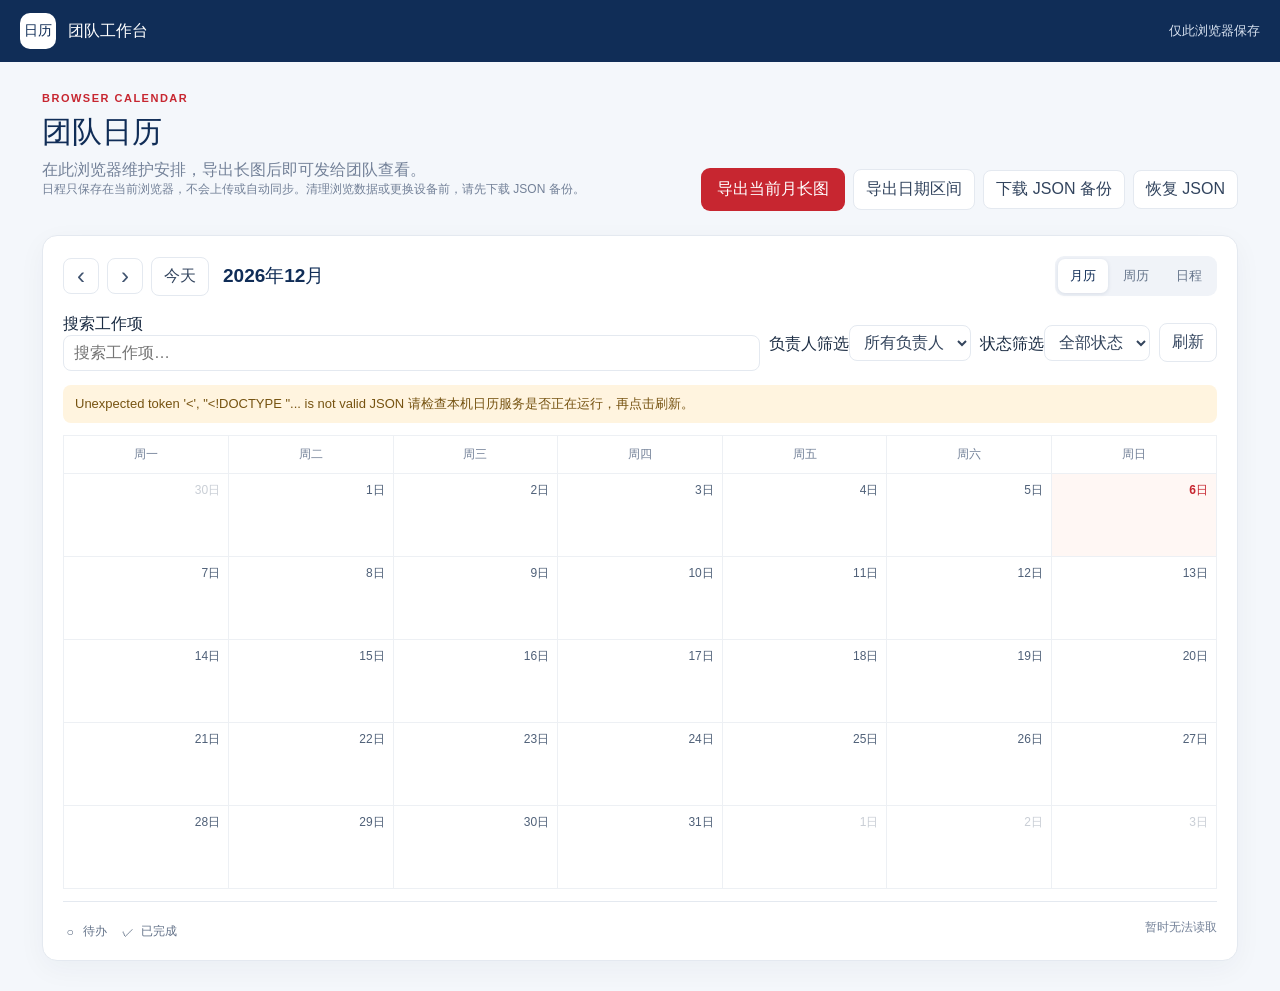
==== browser_workbench/index.html @ fde48214 "Add browser-local calendar workbench" ====
<!doctype html>
<html lang="zh-CN">
<head>
  <meta charset="utf-8">
  <meta name="viewport" content="width=device-width,initial-scale=1">
  <meta name="theme-color" content="#102d57">
  <meta name="description" content="浏览器本地保存的团队日历工作台">
  <title>团队日历工作台</title>
  <link rel="stylesheet" href="./calendar.css">
  <link rel="stylesheet" href="./workbench.css">
  <script src="./fullcalendar.global.min.js" defer></script>
  <script type="module" src="./calendar.js"></script>
</head>
<body>
  <header class="topbar"><div class="brand"><span class="brand-mark">日历</span><span>团队工作台</span></div><span class="read-only-label">仅此浏览器保存</span></header>
  <main class="page">
    <section class="intro"><div><p class="eyebrow">BROWSER CALENDAR</p><h1>团队日历</h1><p class="muted">在此浏览器维护安排，导出长图后即可发给团队查看。</p><p class="field-note">日程只保存在当前浏览器，不会上传或自动同步。清理浏览数据或更换设备前，请先下载 JSON 备份。</p></div><div class="editor-actions"><button id="exportMonth" class="primary" type="button">导出当前月长图</button><details id="exportRangeMenu" class="export-range"><summary>导出日期区间</summary><div class="range-fields"><label>开始日期<input id="exportStart" type="date"></label><label>结束日期<input id="exportEnd" type="date"></label><button id="exportCustom" class="quiet" type="button">导出 PNG</button></div></details><button id="backupCalendar" class="quiet" type="button">下载 JSON 备份</button><label class="quiet import-label" for="restoreFile">恢复 JSON<input id="restoreFile" type="file" accept="application/json,.json"></label></div></section>
    <section class="calendar-panel">
      <div class="calendar-toolbar"><div class="date-navigation"><button id="prevButton" class="icon" aria-label="上一期">‹</button><button id="nextButton" class="icon" aria-label="下一期">›</button><button id="todayButton" class="quiet">今天</button><h2 id="calendarTitle"></h2></div><div id="views" class="segmented" aria-label="日历视图"><button data-view="dayGridMonth">月历</button><button data-view="dayGridWeek">周历</button><button data-view="listMonth">日程</button></div></div>
      <div class="filters"><label class="search-label"><span class="sr-only">搜索工作项</span><input id="search" type="search" placeholder="搜索工作项…" maxlength="200"></label><label>负责人筛选<select id="ownerFilter"><option value="">所有负责人</option></select></label><label>状态筛选<select id="statusFilter"><option value="">全部状态</option><option value="todo">待办</option><option value="done">已完成</option></select></label><button id="refreshButton" class="quiet" type="button">刷新</button></div>
      <div id="statusBanner" class="status-banner" role="status" hidden></div><div id="calendar" aria-label="团队日历"></div>
      <footer class="calendar-footer"><div class="calendar-legends"><div id="ownerLegend" class="legend" aria-label="执行人颜色图例"></div><div class="status-legend" aria-label="任务状态图例"><span><i class="task-status-icon is-todo" aria-hidden="true">○</i>待办</span><span><i class="task-status-icon is-done" aria-hidden="true">✓</i>已完成</span></div></div><span id="syncStatus" class="muted">正在读取日历…</span></footer>
    </section>
  </main>
  <dialog id="eventDialog" class="drawer"><form id="eventForm"><div class="dialog-head"><div><p class="eyebrow">WORK ITEM</p><h2 id="eventHeading">工作项</h2></div><button id="closeEvent" class="icon" aria-label="关闭" type="button">×</button></div>
    <label>工作项标题<input id="eventTitle" required maxlength="200" placeholder="这项工作需要完成什么？"></label><div class="form-row"><label>开始日期<input id="eventStart" type="date" required></label><label>结束日期<input id="eventEnd" type="date" required></label></div><p class="field-note">结束日期包含当天，跨日事项会显示为连续横条。</p>
    <div class="form-row"><label>执行人<input id="eventOwner" maxlength="80" placeholder="多人用顿号分隔"></label><label>状态<select id="eventStatus"><option value="todo">待办</option><option value="done">已完成</option></select></label></div><label>备注<textarea id="eventBody" rows="4" maxlength="10000" placeholder="补充工作说明…"></textarea></label>
    <p id="eventError" class="error" role="alert"></p><div class="form-actions"><button id="deleteEvent" class="danger" type="button">删除工作项</button><button id="saveEvent" class="primary" type="submit">保存工作项</button></div>
  </form></dialog>
  <dialog id="readDialog" class="drawer"><div class="dialog-head"><div><p class="eyebrow">WORK ITEM</p><h2 id="readTitle"></h2></div><button class="icon" data-close-read aria-label="关闭">×</button></div><p id="readDates" class="field-note"></p><p id="readOwner" class="field-note"></p><p id="readStatus" class="field-note"></p><p id="readBody" class="read-body"></p></dialog>
</body>
</html>
---- browser_workbench/calendar.css ----
:root{font-family:"Segoe UI","Microsoft YaHei",sans-serif;color:#1b2c43;background:#f4f7fb;font-synthesis:none;text-rendering:optimizeLegibility;--navy:#102d57;--red:#c72630;--muted:#738198;--line:#e4e9f0;}*{box-sizing:border-box}body{margin:0}.topbar{height:62px;padding:0 max(20px,calc((100vw - 1240px)/2));display:flex;align-items:center;justify-content:space-between;background:var(--navy);color:white}.brand{display:flex;align-items:center;gap:12px;font-weight:600}.brand-mark{display:inline-grid;place-items:center;width:36px;height:36px;border-radius:10px;background:#fff;color:var(--navy);font-size:14px;font-weight:800}.read-only-label{font-size:13px;color:#d7e1ef}.page{max-width:1240px;margin:30px auto;padding:0 22px}.intro{display:flex;justify-content:space-between;align-items:end;gap:20px;margin:10px 0 24px}.eyebrow{margin:0 0 8px;color:var(--red);font-size:11px;letter-spacing:1.5px;font-weight:750}.intro h1{margin:0 0 7px;color:var(--navy);font-size:30px}.muted,.field-note{color:var(--muted)}.intro .muted{margin:0}.primary,.quiet,.danger,.icon,select,input,textarea{font:inherit}.primary{border:0;border-radius:9px;background:var(--red);color:white;font-weight:650;padding:11px 16px;cursor:pointer}.primary:hover{background:#a91e27}.quiet{border:1px solid var(--line);border-radius:8px;background:white;color:#32445e;padding:8px 12px;cursor:pointer}.quiet:hover,.icon:hover{border-color:#afbed0;background:#f6f8fb}.icon{width:36px;height:36px;border:1px solid var(--line);border-radius:8px;background:white;color:#40536f;font-size:24px;line-height:1;cursor:pointer}.calendar-panel{border:1px solid var(--line);border-radius:15px;background:white;padding:20px;box-shadow:0 8px 28px #142c4a0b}.calendar-toolbar,.date-navigation,.filters,.calendar-footer,.legend,.form-row,.form-actions,.dialog-head{display:flex;align-items:center}.calendar-toolbar{justify-content:space-between;gap:15px;margin-bottom:18px}.date-navigation{gap:8px}.date-navigation h2{margin:0 0 0 6px;color:var(--navy);font-size:19px}.segmented{display:flex;gap:3px;border-radius:9px;padding:3px;background:#f0f3f8}.segmented button{border:0;border-radius:7px;background:transparent;color:#66758b;padding:8px 12px;cursor:pointer}.segmented button.active{background:white;color:var(--navy);box-shadow:0 1px 4px #102d571c;font-weight:650}.filters{gap:9px;flex-wrap:wrap;margin:0 0 14px}.filters input,.filters select{height:36px;border:1px solid var(--line);border-radius:8px;background:white;padding:0 10px;color:#34455d}.search-label{flex:1;min-width:150px}.search-label input{width:100%}.status-banner{padding:10px 12px;margin-bottom:12px;border-radius:8px;background:#e9f3ec;color:#315e40;font-size:13px}.status-banner.warning{background:#fff4df;color:#765311}.calendar-footer{justify-content:space-between;border-top:1px solid var(--line);padding-top:13px;margin-top:12px;font-size:12px}.legend{gap:16px}.legend span{display:flex;align-items:center;gap:6px}.dot{width:9px;height:9px;border-radius:50%}.dot.todo{background:#5d82b5}.dot.doing{background:var(--red)}.dot.done{background:#34855c}.usage-note{font-size:12px;line-height:1.7;color:#77849a;margin:14px 3px}.fc{--fc-border-color:#edf0f4;--fc-page-bg-color:#fff;--fc-neutral-bg-color:#f7f9fc;--fc-today-bg-color:#fff7f4;--fc-event-border-color:transparent}.fc .fc-toolbar{display:none}.fc .fc-col-header-cell-cushion{padding:10px 3px;color:#738198;font-size:12px;font-weight:600}.fc .fc-daygrid-day-number{padding:8px;color:#4f6078;font-size:12px}.fc .fc-day-today .fc-daygrid-day-number{color:var(--red);font-weight:750}.fc .fc-daygrid-event{margin:2px 4px;border-radius:5px;padding:3px 5px;color:#193252!important;font-size:12px}.fc .fc-event-title{font-weight:600}.fc .fc-daygrid-more-link{font-size:11px;color:var(--navy)}.fc .fc-list-event-title a{color:#243650}.fc .fc-list-day-cushion{background:#f6f8fb!important}.drawer{width:min(540px,calc(100vw - 24px));max-height:min(92vh,850px);margin:auto;border:0;border-radius:16px;padding:22px;background:white;box-shadow:0 20px 70px #102d5740}.drawer::backdrop{background:#0a1b33a6}.dialog-head{justify-content:space-between;gap:14px;margin-bottom:18px}.dialog-head h2{margin:0;color:var(--navy);font-size:21px}.drawer form>label,.form-row label{display:grid;gap:7px;margin:0 0 13px;font-size:13px;font-weight:600;color:#42536a}.drawer input,.drawer select,.drawer textarea{width:100%;min-width:0;border:1px solid #dce3ec;border-radius:8px;padding:10px 11px;background:white;color:#263851}.drawer textarea{resize:vertical}.form-row{gap:12px;align-items:flex-start}.form-row label{flex:1}.field-note{font-size:12px;margin:0 0 13px}.form-actions{justify-content:flex-end;gap:9px;margin-top:18px}.danger{margin-right:auto;border:1px solid #f0c8c8;border-radius:8px;background:white;color:#a62028;padding:9px 12px;cursor:pointer}.error{color:#ad252c;font-size:13px}.read-body{white-space:pre-wrap;line-height:1.65;color:#34455d}.mobile-view .desktop-only{display:none!important}.mobile-view .calendar-panel{padding:13px}.mobile-view .intro{margin-top:16px}.mobile-view .intro h1{font-size:25px}.mobile-view .intro .muted{font-size:13px}.mobile-view .calendar-toolbar{align-items:flex-start;flex-direction:column}.mobile-view .date-navigation{width:100%}.mobile-view .date-navigation h2{flex:1}.mobile-view .segmented{align-self:stretch}.mobile-view .segmented button{flex:1}.mobile-view .filters{display:grid;grid-template-columns:1fr 1fr}.mobile-view .search-label{grid-column:1/-1}.mobile-view .calendar-footer{align-items:flex-start;flex-direction:column;gap:10px}.mobile-view .fc .fc-list-event-title{white-space:normal}.mobile-view .fc .fc-list-event-time{width:0;font-size:0}@media(max-width:767px){.topbar{height:54px;padding:0 15px}.page{margin:17px auto;padding:0 12px}.calendar-panel{border-radius:12px}.intro h1{font-size:25px}.form-row{gap:8px}.drawer{padding:18px}.fc .fc-list-event-title{white-space:normal}}\n:root{--collaboration:#e9e0f6;--unassigned:#e4e9ef}.calendar-legends{display:flex;flex-direction:column;align-items:flex-start;gap:8px}.calendar-legends .legend{gap:7px 14px;flex-wrap:wrap}.legend-item,.status-legend span{display:inline-flex;align-items:center;gap:6px;white-space:nowrap}.owner-swatch{width:12px;height:12px;border:1px solid #0002;border-radius:4px;flex:none}.status-legend{display:flex;align-items:center;gap:14px;color:#617087}.task-status-icon{display:inline-grid;place-items:center;width:14px;height:14px;flex:none;font-size:12px;font-weight:800;line-height:1}.task-status-icon.is-todo{color:#65758b}.task-status-icon.is-done{color:#28704a}.fc .fc-daygrid-day-frame{min-height:100%}.fc .fc-daygrid-event{white-space:normal;line-height:1.3}.fc .fc-daygrid-event .task-status-icon,.fc .fc-list-event-title .task-status-icon{margin-right:4px}.fc .task-event-title{white-space:normal;overflow-wrap:anywhere}.fc .fc-list-event-dot{border-color:var(--fc-event-border-color)!important}.mobile-view .calendar-legends{gap:9px}.mobile-view .calendar-legends .legend{gap:6px 11px}.mobile-view .status-legend{gap:11px}
.editor-actions{display:flex;align-items:center;justify-content:flex-end;gap:8px;flex-wrap:wrap} .editor-actions [hidden]{display:none}
#fileInputLabel{position:relative;display:inline-flex;align-items:center} #calendarFileInput{position:absolute;inset:0;width:100%;height:100%;opacity:0;cursor:pointer} .editor-actions [hidden]{display:none}
#fileInputLabel[hidden]{display:none}

/* 月历中不折叠事项，单元格随事项数量自然增高。 */
.fc .fc-daygrid-day-frame {
  height: auto;
  min-height: 100%;
  overflow: visible;
}

.fc .fc-daygrid-day-events {
  min-height: 0;
  overflow: visible;
}

.fc .fc-daygrid-event-harness {
  flex: none;
}

/* 状态仅用符号区分；色块颜色继续只表示负责人。 */
.task-status-icon.is-todo,
.task-status-icon.is-done {
  color: #51627a;
}
---- browser_workbench/workbench.css ----
.editor-actions{display:flex;align-items:center;justify-content:flex-end;gap:8px;flex-wrap:wrap}.export-range{position:relative}.export-range summary{list-style:none;cursor:pointer;border:1px solid var(--line);border-radius:8px;background:#fff;color:#32445e;padding:9px 12px}.export-range summary::-webkit-details-marker{display:none}.range-fields{position:absolute;z-index:5;right:0;top:calc(100% + 8px);display:grid;grid-template-columns:1fr 1fr;gap:9px;width:min(420px,calc(100vw - 32px));padding:13px;border:1px solid var(--line);border-radius:10px;background:#fff;box-shadow:0 8px 24px #142c4a20}.range-fields label{display:grid;gap:5px;color:#52637b;font-size:12px}.range-fields input{min-width:0;border:1px solid var(--line);border-radius:7px;padding:8px;color:#32445e;font:inherit}.range-fields button{grid-column:1/-1}.import-label{position:relative;overflow:hidden}.import-label input{position:absolute;inset:0;width:100%;height:100%;opacity:0;cursor:pointer}.editor-actions [hidden]{display:none}.mobile-view .editor-actions{justify-content:flex-start}.mobile-view .editor-actions>*{flex:1;text-align:center}.mobile-view .range-fields{right:auto;left:0}.fc .fc-daygrid-event{cursor:grab}.fc .fc-event:active{cursor:grabbing}
.mobile-view .editor-actions{display:none}
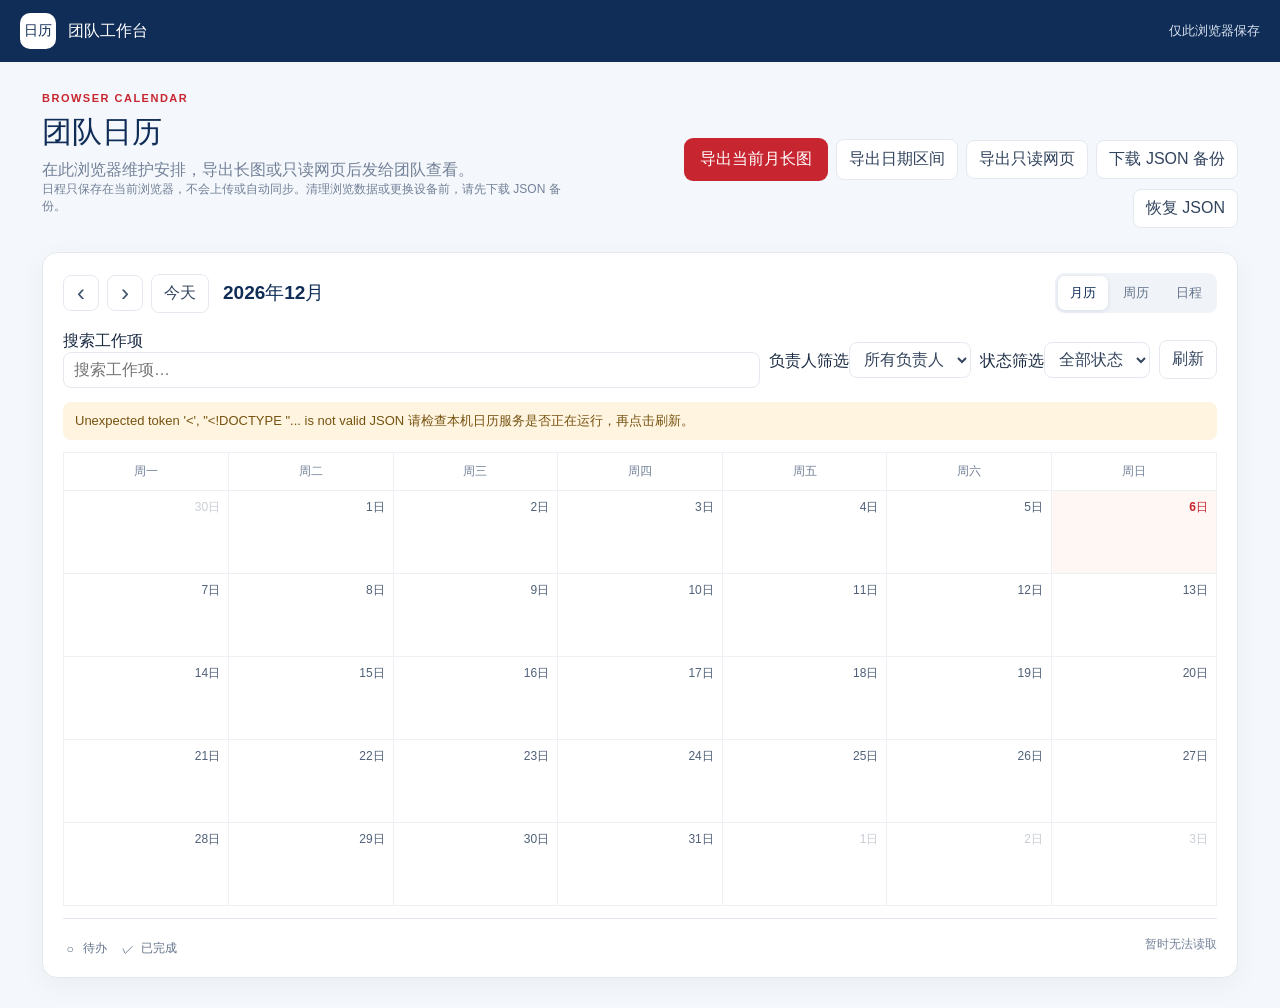
==== commit 178922e7: "Add offline read-only calendar export" ====
--- a/browser_workbench/index.html
+++ b/browser_workbench/index.html
@@ -14,7 +14,7 @@
 <body>
   <header class="topbar"><div class="brand"><span class="brand-mark">日历</span><span>团队工作台</span></div><span class="read-only-label">仅此浏览器保存</span></header>
   <main class="page">
-    <section class="intro"><div><p class="eyebrow">BROWSER CALENDAR</p><h1>团队日历</h1><p class="muted">在此浏览器维护安排，导出长图后即可发给团队查看。</p><p class="field-note">日程只保存在当前浏览器，不会上传或自动同步。清理浏览数据或更换设备前，请先下载 JSON 备份。</p></div><div class="editor-actions"><button id="exportMonth" class="primary" type="button">导出当前月长图</button><details id="exportRangeMenu" class="export-range"><summary>导出日期区间</summary><div class="range-fields"><label>开始日期<input id="exportStart" type="date"></label><label>结束日期<input id="exportEnd" type="date"></label><button id="exportCustom" class="quiet" type="button">导出 PNG</button></div></details><button id="backupCalendar" class="quiet" type="button">下载 JSON 备份</button><label class="quiet import-label" for="restoreFile">恢复 JSON<input id="restoreFile" type="file" accept="application/json,.json"></label></div></section>
+    <section class="intro"><div><p class="eyebrow">BROWSER CALENDAR</p><h1>团队日历</h1><p class="muted">在此浏览器维护安排，导出长图或只读网页后发给团队查看。</p><p class="field-note">日程只保存在当前浏览器，不会上传或自动同步。清理浏览数据或更换设备前，请先下载 JSON 备份。</p></div><div class="editor-actions"><button id="exportMonth" class="primary" type="button">导出当前月长图</button><details id="exportRangeMenu" class="export-range"><summary>导出日期区间</summary><div class="range-fields"><label>开始日期<input id="exportStart" type="date"></label><label>结束日期<input id="exportEnd" type="date"></label><button id="exportCustom" class="quiet" type="button">导出 PNG</button></div></details><button id="exportReadonly" class="quiet" type="button" disabled>导出只读网页</button><button id="backupCalendar" class="quiet" type="button">下载 JSON 备份</button><label class="quiet import-label" for="restoreFile">恢复 JSON<input id="restoreFile" type="file" accept="application/json,.json"></label></div></section>
     <section class="calendar-panel">
       <div class="calendar-toolbar"><div class="date-navigation"><button id="prevButton" class="icon" aria-label="上一期">‹</button><button id="nextButton" class="icon" aria-label="下一期">›</button><button id="todayButton" class="quiet">今天</button><h2 id="calendarTitle"></h2></div><div id="views" class="segmented" aria-label="日历视图"><button data-view="dayGridMonth">月历</button><button data-view="dayGridWeek">周历</button><button data-view="listMonth">日程</button></div></div>
       <div class="filters"><label class="search-label"><span class="sr-only">搜索工作项</span><input id="search" type="search" placeholder="搜索工作项…" maxlength="200"></label><label>负责人筛选<select id="ownerFilter"><option value="">所有负责人</option></select></label><label>状态筛选<select id="statusFilter"><option value="">全部状态</option><option value="todo">待办</option><option value="done">已完成</option></select></label><button id="refreshButton" class="quiet" type="button">刷新</button></div>
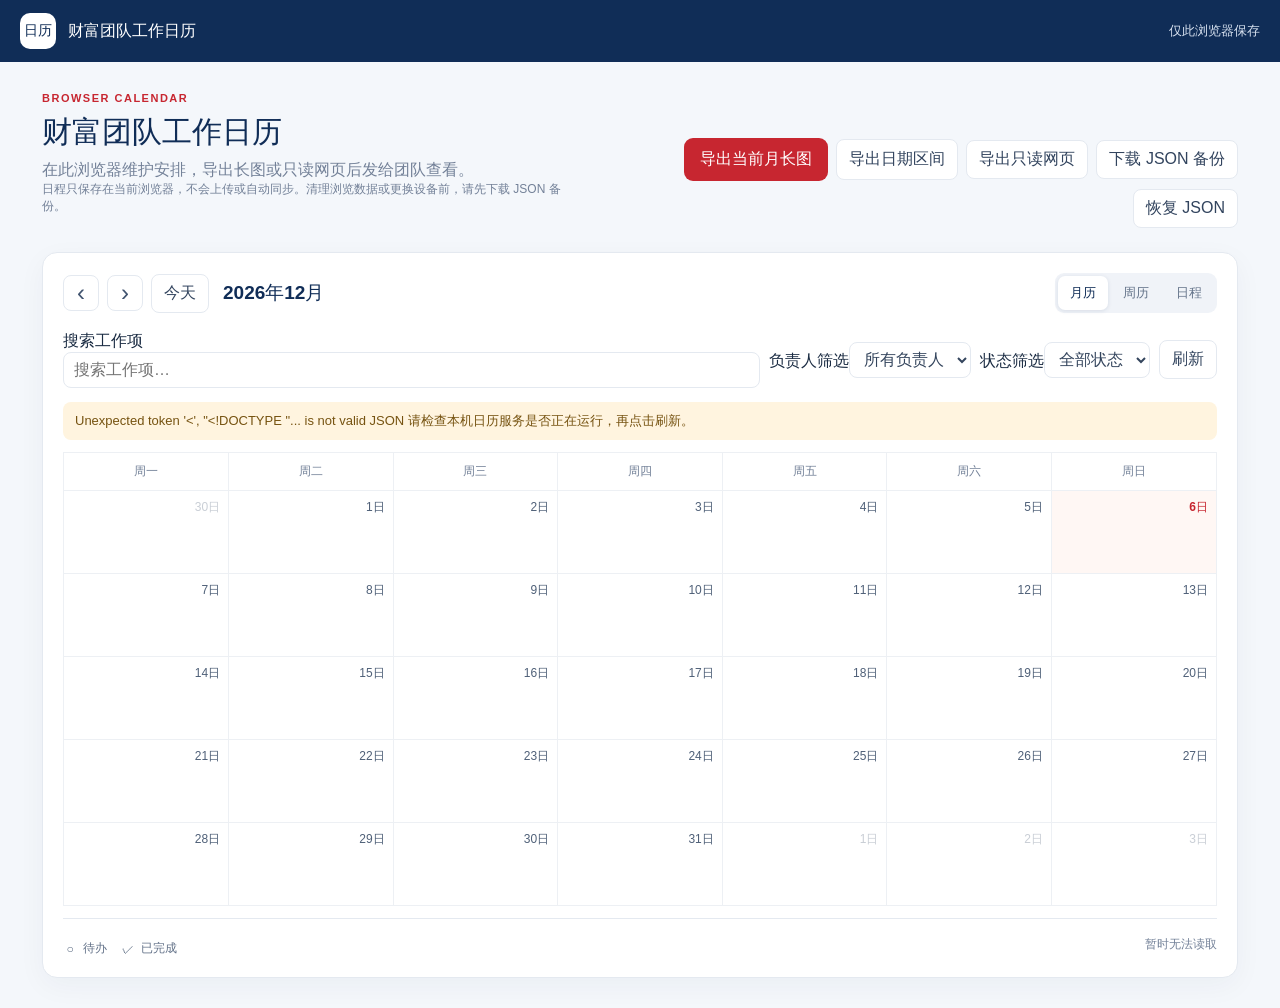
==== commit ba50e6e3: "Rename calendar to Wealth Team Work Calendar" ====
--- a/browser_workbench/index.html
+++ b/browser_workbench/index.html
@@ -4,21 +4,21 @@
   <meta charset="utf-8">
   <meta name="viewport" content="width=device-width,initial-scale=1">
   <meta name="theme-color" content="#102d57">
-  <meta name="description" content="浏览器本地保存的团队日历工作台">
-  <title>团队日历工作台</title>
+  <meta name="description" content="浏览器本地保存的财富团队工作日历">
+  <title>财富团队工作日历</title>
   <link rel="stylesheet" href="./calendar.css">
   <link rel="stylesheet" href="./workbench.css">
   <script src="./fullcalendar.global.min.js" defer></script>
   <script type="module" src="./calendar.js"></script>
 </head>
 <body>
-  <header class="topbar"><div class="brand"><span class="brand-mark">日历</span><span>团队工作台</span></div><span class="read-only-label">仅此浏览器保存</span></header>
+  <header class="topbar"><div class="brand"><span class="brand-mark">日历</span><span>财富团队工作日历</span></div><span class="read-only-label">仅此浏览器保存</span></header>
   <main class="page">
-    <section class="intro"><div><p class="eyebrow">BROWSER CALENDAR</p><h1>团队日历</h1><p class="muted">在此浏览器维护安排，导出长图或只读网页后发给团队查看。</p><p class="field-note">日程只保存在当前浏览器，不会上传或自动同步。清理浏览数据或更换设备前，请先下载 JSON 备份。</p></div><div class="editor-actions"><button id="exportMonth" class="primary" type="button">导出当前月长图</button><details id="exportRangeMenu" class="export-range"><summary>导出日期区间</summary><div class="range-fields"><label>开始日期<input id="exportStart" type="date"></label><label>结束日期<input id="exportEnd" type="date"></label><button id="exportCustom" class="quiet" type="button">导出 PNG</button></div></details><button id="exportReadonly" class="quiet" type="button" disabled>导出只读网页</button><button id="backupCalendar" class="quiet" type="button">下载 JSON 备份</button><label class="quiet import-label" for="restoreFile">恢复 JSON<input id="restoreFile" type="file" accept="application/json,.json"></label></div></section>
+    <section class="intro"><div><p class="eyebrow">BROWSER CALENDAR</p><h1>财富团队工作日历</h1><p class="muted">在此浏览器维护安排，导出长图或只读网页后发给团队查看。</p><p class="field-note">日程只保存在当前浏览器，不会上传或自动同步。清理浏览数据或更换设备前，请先下载 JSON 备份。</p></div><div class="editor-actions"><button id="exportMonth" class="primary" type="button">导出当前月长图</button><details id="exportRangeMenu" class="export-range"><summary>导出日期区间</summary><div class="range-fields"><label>开始日期<input id="exportStart" type="date"></label><label>结束日期<input id="exportEnd" type="date"></label><button id="exportCustom" class="quiet" type="button">导出 PNG</button></div></details><button id="exportReadonly" class="quiet" type="button" disabled>导出只读网页</button><button id="backupCalendar" class="quiet" type="button">下载 JSON 备份</button><label class="quiet import-label" for="restoreFile">恢复 JSON<input id="restoreFile" type="file" accept="application/json,.json"></label></div></section>
     <section class="calendar-panel">
       <div class="calendar-toolbar"><div class="date-navigation"><button id="prevButton" class="icon" aria-label="上一期">‹</button><button id="nextButton" class="icon" aria-label="下一期">›</button><button id="todayButton" class="quiet">今天</button><h2 id="calendarTitle"></h2></div><div id="views" class="segmented" aria-label="日历视图"><button data-view="dayGridMonth">月历</button><button data-view="dayGridWeek">周历</button><button data-view="listMonth">日程</button></div></div>
       <div class="filters"><label class="search-label"><span class="sr-only">搜索工作项</span><input id="search" type="search" placeholder="搜索工作项…" maxlength="200"></label><label>负责人筛选<select id="ownerFilter"><option value="">所有负责人</option></select></label><label>状态筛选<select id="statusFilter"><option value="">全部状态</option><option value="todo">待办</option><option value="done">已完成</option></select></label><button id="refreshButton" class="quiet" type="button">刷新</button></div>
-      <div id="statusBanner" class="status-banner" role="status" hidden></div><div id="calendar" aria-label="团队日历"></div>
+      <div id="statusBanner" class="status-banner" role="status" hidden></div><div id="calendar" aria-label="财富团队工作日历"></div>
       <footer class="calendar-footer"><div class="calendar-legends"><div id="ownerLegend" class="legend" aria-label="执行人颜色图例"></div><div class="status-legend" aria-label="任务状态图例"><span><i class="task-status-icon is-todo" aria-hidden="true">○</i>待办</span><span><i class="task-status-icon is-done" aria-hidden="true">✓</i>已完成</span></div></div><span id="syncStatus" class="muted">正在读取日历…</span></footer>
     </section>
   </main>
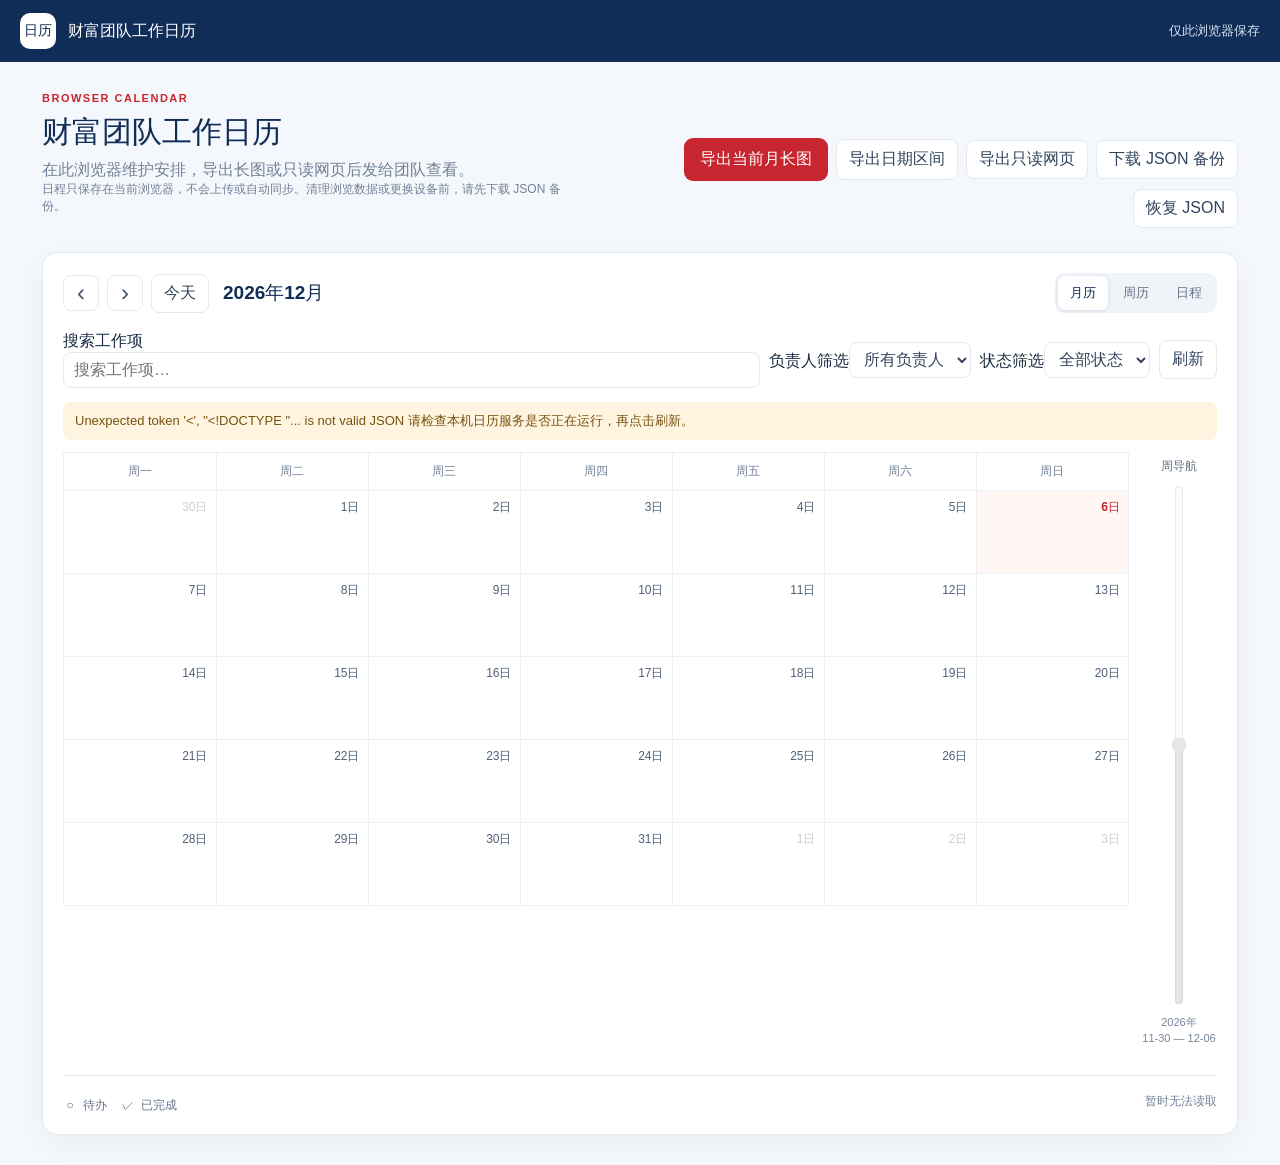
==== commit 1787c35b: "Add vertical week navigation slider" ====
--- a/browser_workbench/index.html
+++ b/browser_workbench/index.html
@@ -18,7 +18,7 @@
     <section class="calendar-panel">
       <div class="calendar-toolbar"><div class="date-navigation"><button id="prevButton" class="icon" aria-label="上一期">‹</button><button id="nextButton" class="icon" aria-label="下一期">›</button><button id="todayButton" class="quiet">今天</button><h2 id="calendarTitle"></h2></div><div id="views" class="segmented" aria-label="日历视图"><button data-view="dayGridMonth">月历</button><button data-view="dayGridWeek">周历</button><button data-view="listMonth">日程</button></div></div>
       <div class="filters"><label class="search-label"><span class="sr-only">搜索工作项</span><input id="search" type="search" placeholder="搜索工作项…" maxlength="200"></label><label>负责人筛选<select id="ownerFilter"><option value="">所有负责人</option></select></label><label>状态筛选<select id="statusFilter"><option value="">全部状态</option><option value="todo">待办</option><option value="done">已完成</option></select></label><button id="refreshButton" class="quiet" type="button">刷新</button></div>
-      <div id="statusBanner" class="status-banner" role="status" hidden></div><div id="calendar" aria-label="财富团队工作日历"></div>
+      <div id="statusBanner" class="status-banner" role="status" hidden></div><div class="calendar-with-week-navigation"><div id="calendar" aria-label="财富团队工作日历"></div><aside id="weekNavigation" class="week-navigation" aria-label="按周定位"><label for="weekNavigator">周导航</label><input id="weekNavigator" type="range" min="0" max="1" step="7" value="0" aria-label="拖动定位到某一周" aria-orientation="vertical" disabled><output id="weekNavigatorLabel" for="weekNavigator">读取日历中</output></aside></div>
       <footer class="calendar-footer"><div class="calendar-legends"><div id="ownerLegend" class="legend" aria-label="执行人颜色图例"></div><div class="status-legend" aria-label="任务状态图例"><span><i class="task-status-icon is-todo" aria-hidden="true">○</i>待办</span><span><i class="task-status-icon is-done" aria-hidden="true">✓</i>已完成</span></div></div><span id="syncStatus" class="muted">正在读取日历…</span></footer>
     </section>
   </main>
--- a/browser_workbench/workbench.css
+++ b/browser_workbench/workbench.css
@@ -1,2 +1,5 @@
 .editor-actions{display:flex;align-items:center;justify-content:flex-end;gap:8px;flex-wrap:wrap}.export-range{position:relative}.export-range summary{list-style:none;cursor:pointer;border:1px solid var(--line);border-radius:8px;background:#fff;color:#32445e;padding:9px 12px}.export-range summary::-webkit-details-marker{display:none}.range-fields{position:absolute;z-index:5;right:0;top:calc(100% + 8px);display:grid;grid-template-columns:1fr 1fr;gap:9px;width:min(420px,calc(100vw - 32px));padding:13px;border:1px solid var(--line);border-radius:10px;background:#fff;box-shadow:0 8px 24px #142c4a20}.range-fields label{display:grid;gap:5px;color:#52637b;font-size:12px}.range-fields input{min-width:0;border:1px solid var(--line);border-radius:7px;padding:8px;color:#32445e;font:inherit}.range-fields button{grid-column:1/-1}.import-label{position:relative;overflow:hidden}.import-label input{position:absolute;inset:0;width:100%;height:100%;opacity:0;cursor:pointer}.editor-actions [hidden]{display:none}.mobile-view .editor-actions{justify-content:flex-start}.mobile-view .editor-actions>*{flex:1;text-align:center}.mobile-view .range-fields{right:auto;left:0}.fc .fc-daygrid-event{cursor:grab}.fc .fc-event:active{cursor:grabbing}
 .mobile-view .editor-actions{display:none}
+
+.calendar-with-week-navigation{display:grid;grid-template-columns:minmax(0,1fr) 76px;gap:12px;align-items:stretch;min-width:0}.week-navigation{display:grid;grid-template-rows:auto minmax(240px,1fr) auto;justify-items:center;align-items:center;gap:10px;padding:6px 0 16px;color:#617087;font-size:12px}.week-navigation input[type=range]{writing-mode:vertical-lr;direction:rtl;appearance:slider-vertical;width:28px;height:min(58vh,520px);min-height:280px;margin:0;accent-color:var(--red);cursor:pointer;touch-action:none}.week-navigation input[type=range]:disabled{opacity:.48;cursor:wait}.week-navigation output{max-width:76px;text-align:center;line-height:1.45;font-size:11px;color:#77849a;white-space:pre-line}.week-navigation[hidden]{display:none!important}
+@media(max-width:767px){.calendar-with-week-navigation{grid-template-columns:minmax(0,1fr) 46px;gap:7px}.week-navigation{grid-template-rows:auto minmax(180px,1fr) auto;gap:7px;padding:3px 0 8px;font-size:11px}.week-navigation input[type=range]{height:min(42vh,320px);min-height:200px;width:26px}.week-navigation output{max-width:46px;font-size:9px;overflow-wrap:anywhere}}
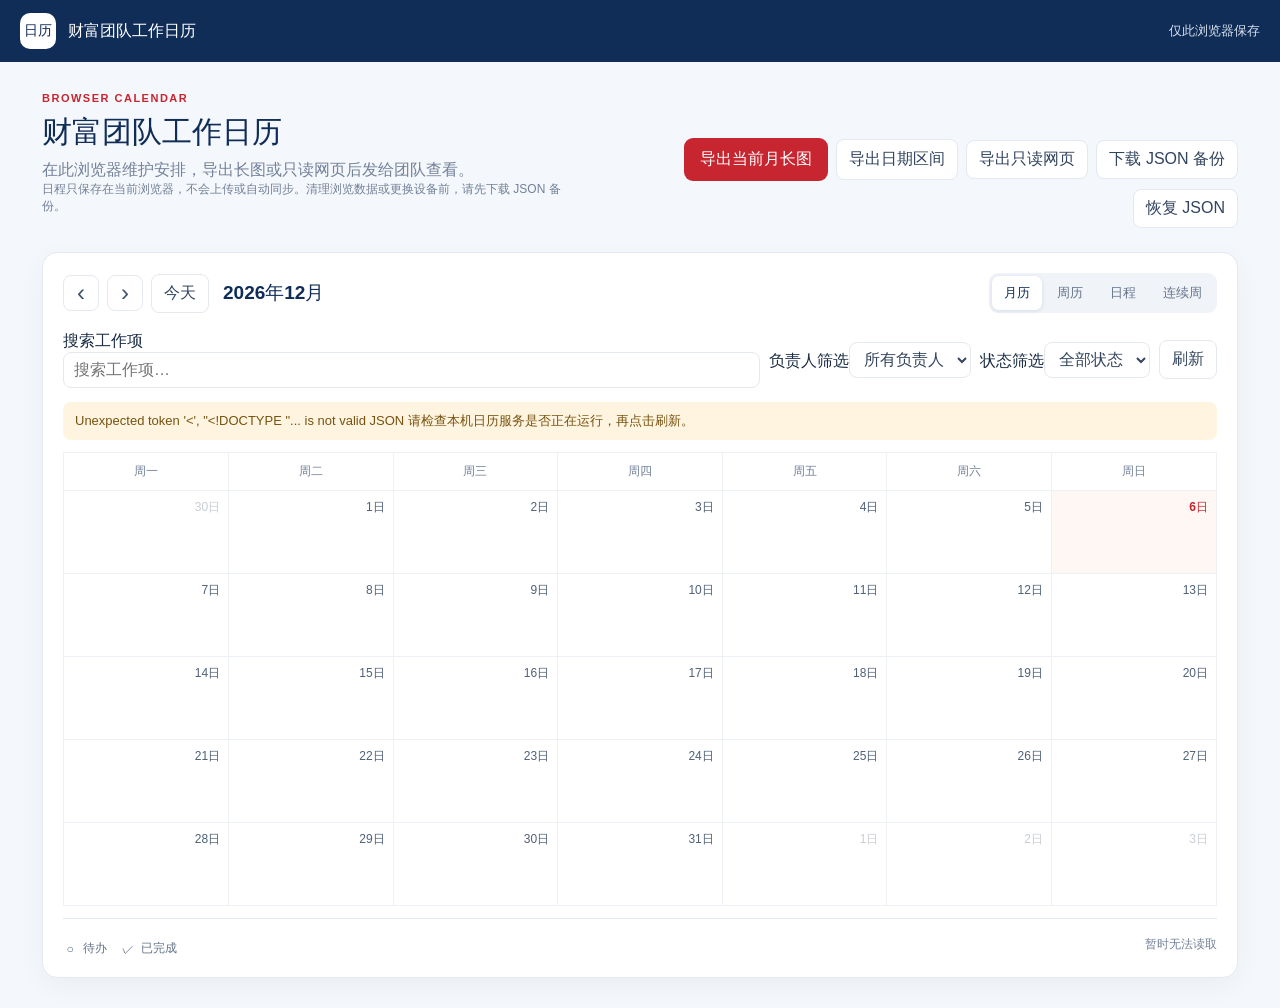
==== commit 8d907a56: "Replace week slider with continuous calendar scroll" ====
--- a/browser_workbench/index.html
+++ b/browser_workbench/index.html
@@ -7,18 +7,18 @@
   <meta name="description" content="浏览器本地保存的财富团队工作日历">
   <title>财富团队工作日历</title>
   <link rel="stylesheet" href="./calendar.css">
-  <link rel="stylesheet" href="./workbench.css">
+  <link rel="stylesheet" href="./workbench.css?v=continuous-weeks-1">
   <script src="./fullcalendar.global.min.js" defer></script>
-  <script type="module" src="./calendar.js"></script>
+  <script type="module" src="./calendar.js?v=continuous-weeks-1"></script>
 </head>
 <body>
   <header class="topbar"><div class="brand"><span class="brand-mark">日历</span><span>财富团队工作日历</span></div><span class="read-only-label">仅此浏览器保存</span></header>
   <main class="page">
     <section class="intro"><div><p class="eyebrow">BROWSER CALENDAR</p><h1>财富团队工作日历</h1><p class="muted">在此浏览器维护安排，导出长图或只读网页后发给团队查看。</p><p class="field-note">日程只保存在当前浏览器，不会上传或自动同步。清理浏览数据或更换设备前，请先下载 JSON 备份。</p></div><div class="editor-actions"><button id="exportMonth" class="primary" type="button">导出当前月长图</button><details id="exportRangeMenu" class="export-range"><summary>导出日期区间</summary><div class="range-fields"><label>开始日期<input id="exportStart" type="date"></label><label>结束日期<input id="exportEnd" type="date"></label><button id="exportCustom" class="quiet" type="button">导出 PNG</button></div></details><button id="exportReadonly" class="quiet" type="button" disabled>导出只读网页</button><button id="backupCalendar" class="quiet" type="button">下载 JSON 备份</button><label class="quiet import-label" for="restoreFile">恢复 JSON<input id="restoreFile" type="file" accept="application/json,.json"></label></div></section>
     <section class="calendar-panel">
-      <div class="calendar-toolbar"><div class="date-navigation"><button id="prevButton" class="icon" aria-label="上一期">‹</button><button id="nextButton" class="icon" aria-label="下一期">›</button><button id="todayButton" class="quiet">今天</button><h2 id="calendarTitle"></h2></div><div id="views" class="segmented" aria-label="日历视图"><button data-view="dayGridMonth">月历</button><button data-view="dayGridWeek">周历</button><button data-view="listMonth">日程</button></div></div>
+      <div class="calendar-toolbar"><div class="date-navigation"><button id="prevButton" class="icon" aria-label="上一期">‹</button><button id="nextButton" class="icon" aria-label="下一期">›</button><button id="todayButton" class="quiet">今天</button><h2 id="calendarTitle"></h2></div><div id="views" class="segmented" aria-label="日历视图"><button data-view="dayGridMonth">月历</button><button data-view="dayGridWeek">周历</button><button data-view="listMonth">日程</button><button data-view="continuousWeeks">连续周</button></div></div>
       <div class="filters"><label class="search-label"><span class="sr-only">搜索工作项</span><input id="search" type="search" placeholder="搜索工作项…" maxlength="200"></label><label>负责人筛选<select id="ownerFilter"><option value="">所有负责人</option></select></label><label>状态筛选<select id="statusFilter"><option value="">全部状态</option><option value="todo">待办</option><option value="done">已完成</option></select></label><button id="refreshButton" class="quiet" type="button">刷新</button></div>
-      <div id="statusBanner" class="status-banner" role="status" hidden></div><div class="calendar-with-week-navigation"><div id="calendar" aria-label="财富团队工作日历"></div><aside id="weekNavigation" class="week-navigation" aria-label="按周定位"><label for="weekNavigator">周导航</label><input id="weekNavigator" type="range" min="0" max="1" step="7" value="0" aria-label="拖动定位到某一周" aria-orientation="vertical" disabled><output id="weekNavigatorLabel" for="weekNavigator">读取日历中</output></aside></div>
+      <div id="statusBanner" class="status-banner" role="status" hidden></div><div id="calendarScroller" class="calendar-scroller"><div id="calendar" aria-label="财富团队工作日历"></div></div>
       <footer class="calendar-footer"><div class="calendar-legends"><div id="ownerLegend" class="legend" aria-label="执行人颜色图例"></div><div class="status-legend" aria-label="任务状态图例"><span><i class="task-status-icon is-todo" aria-hidden="true">○</i>待办</span><span><i class="task-status-icon is-done" aria-hidden="true">✓</i>已完成</span></div></div><span id="syncStatus" class="muted">正在读取日历…</span></footer>
     </section>
   </main>
--- a/browser_workbench/workbench.css
+++ b/browser_workbench/workbench.css
@@ -1,5 +1,5 @@
 .editor-actions{display:flex;align-items:center;justify-content:flex-end;gap:8px;flex-wrap:wrap}.export-range{position:relative}.export-range summary{list-style:none;cursor:pointer;border:1px solid var(--line);border-radius:8px;background:#fff;color:#32445e;padding:9px 12px}.export-range summary::-webkit-details-marker{display:none}.range-fields{position:absolute;z-index:5;right:0;top:calc(100% + 8px);display:grid;grid-template-columns:1fr 1fr;gap:9px;width:min(420px,calc(100vw - 32px));padding:13px;border:1px solid var(--line);border-radius:10px;background:#fff;box-shadow:0 8px 24px #142c4a20}.range-fields label{display:grid;gap:5px;color:#52637b;font-size:12px}.range-fields input{min-width:0;border:1px solid var(--line);border-radius:7px;padding:8px;color:#32445e;font:inherit}.range-fields button{grid-column:1/-1}.import-label{position:relative;overflow:hidden}.import-label input{position:absolute;inset:0;width:100%;height:100%;opacity:0;cursor:pointer}.editor-actions [hidden]{display:none}.mobile-view .editor-actions{justify-content:flex-start}.mobile-view .editor-actions>*{flex:1;text-align:center}.mobile-view .range-fields{right:auto;left:0}.fc .fc-daygrid-event{cursor:grab}.fc .fc-event:active{cursor:grabbing}
 .mobile-view .editor-actions{display:none}
 
-.calendar-with-week-navigation{display:grid;grid-template-columns:minmax(0,1fr) 76px;gap:12px;align-items:stretch;min-width:0}.week-navigation{display:grid;grid-template-rows:auto minmax(240px,1fr) auto;justify-items:center;align-items:center;gap:10px;padding:6px 0 16px;color:#617087;font-size:12px}.week-navigation input[type=range]{writing-mode:vertical-lr;direction:rtl;appearance:slider-vertical;width:28px;height:min(58vh,520px);min-height:280px;margin:0;accent-color:var(--red);cursor:pointer;touch-action:none}.week-navigation input[type=range]:disabled{opacity:.48;cursor:wait}.week-navigation output{max-width:76px;text-align:center;line-height:1.45;font-size:11px;color:#77849a;white-space:pre-line}.week-navigation[hidden]{display:none!important}
-@media(max-width:767px){.calendar-with-week-navigation{grid-template-columns:minmax(0,1fr) 46px;gap:7px}.week-navigation{grid-template-rows:auto minmax(180px,1fr) auto;gap:7px;padding:3px 0 8px;font-size:11px}.week-navigation input[type=range]{height:min(42vh,320px);min-height:200px;width:26px}.week-navigation output{max-width:46px;font-size:9px;overflow-wrap:anywhere}}
+.calendar-scroller{min-width:0}.calendar-scroller.is-continuous{height:min(72vh,900px);min-height:420px;overflow-y:auto;overflow-x:hidden;overscroll-behavior:contain;scrollbar-gutter:stable;scroll-behavior:smooth}.calendar-scroller.is-continuous::-webkit-scrollbar{width:14px}.calendar-scroller.is-continuous::-webkit-scrollbar-track{background:#edf1f6;border-radius:8px}.calendar-scroller.is-continuous::-webkit-scrollbar-thumb{background:#aebbd0;border:3px solid #edf1f6;border-radius:8px}.calendar-scroller.is-continuous::-webkit-scrollbar-thumb:hover{background:#7f91ab}.fc .fc-daygrid-day-frame{height:auto;min-height:100%;overflow:visible}.fc .fc-daygrid-day-events{min-height:0;overflow:visible}.fc .fc-daygrid-event-harness{flex:none}
+@media(max-width:767px){.calendar-scroller.is-continuous{height:65vh;min-height:360px;scroll-behavior:auto}}
